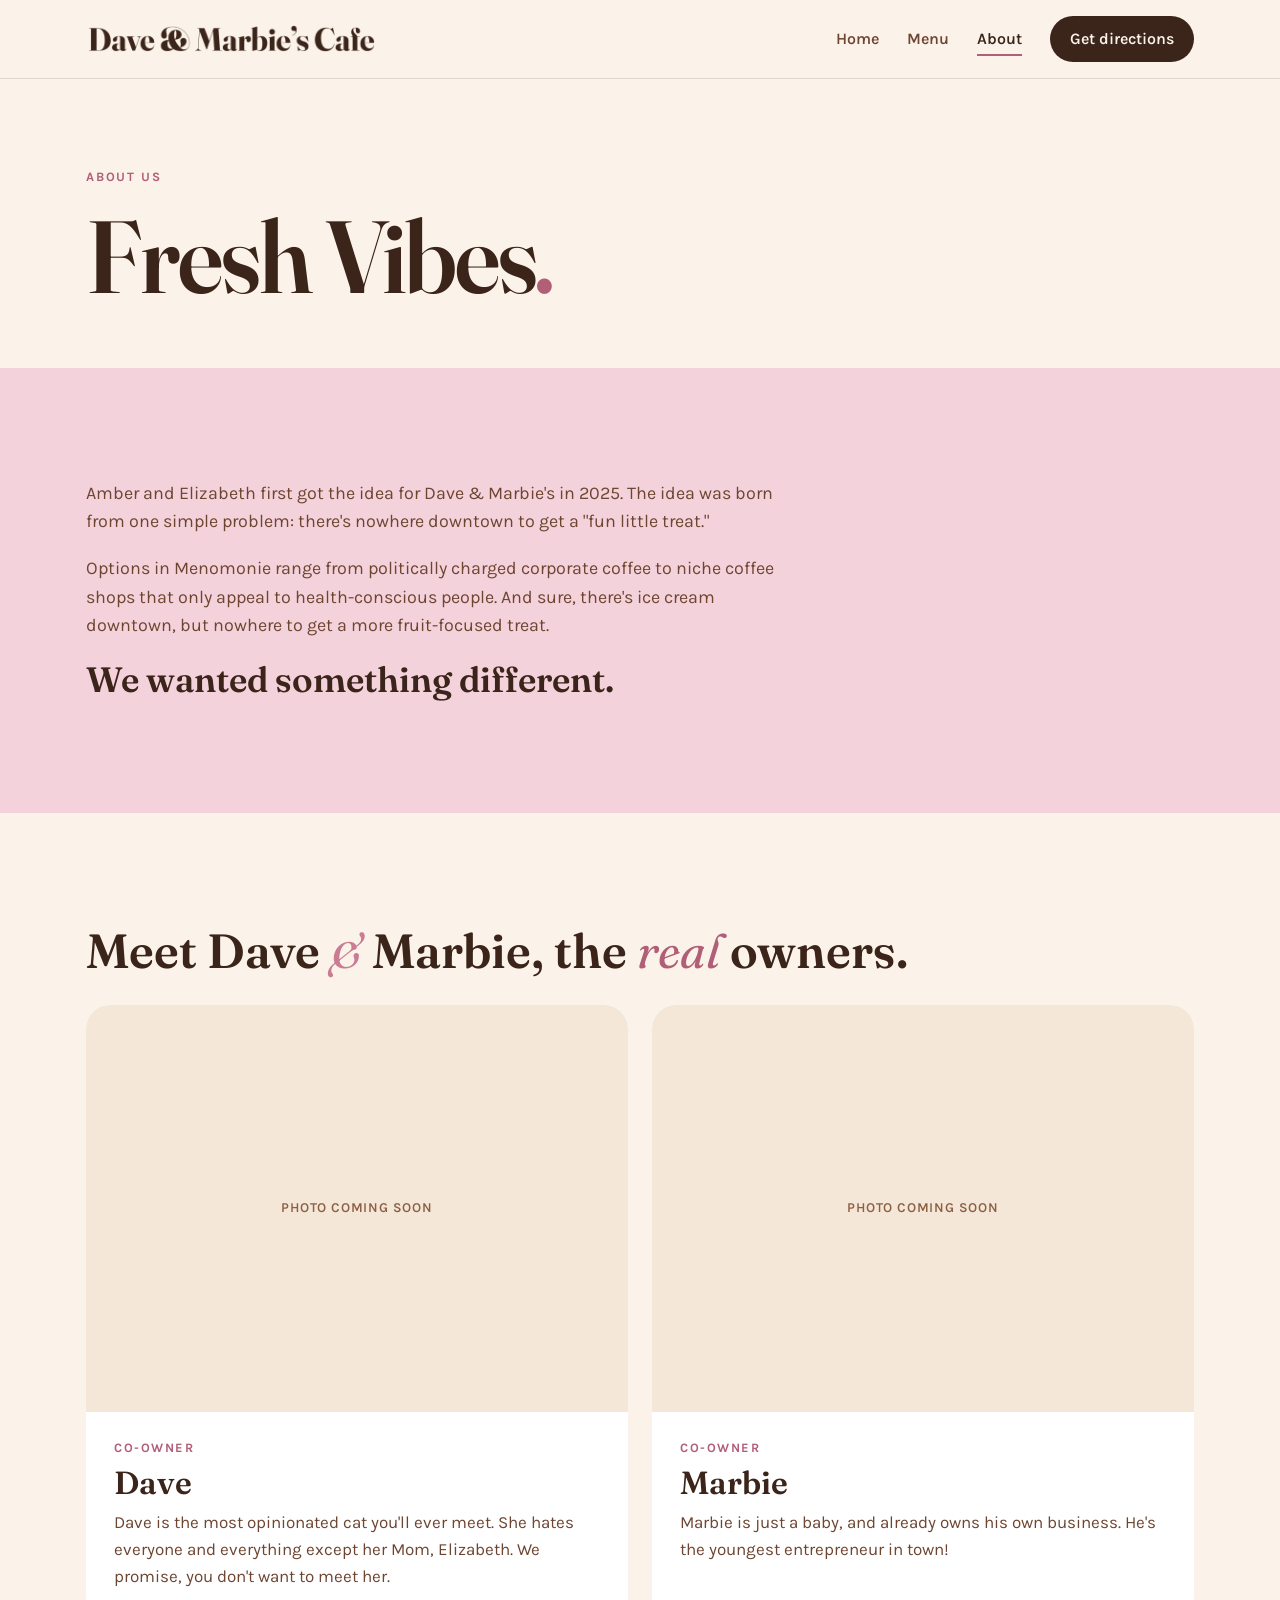
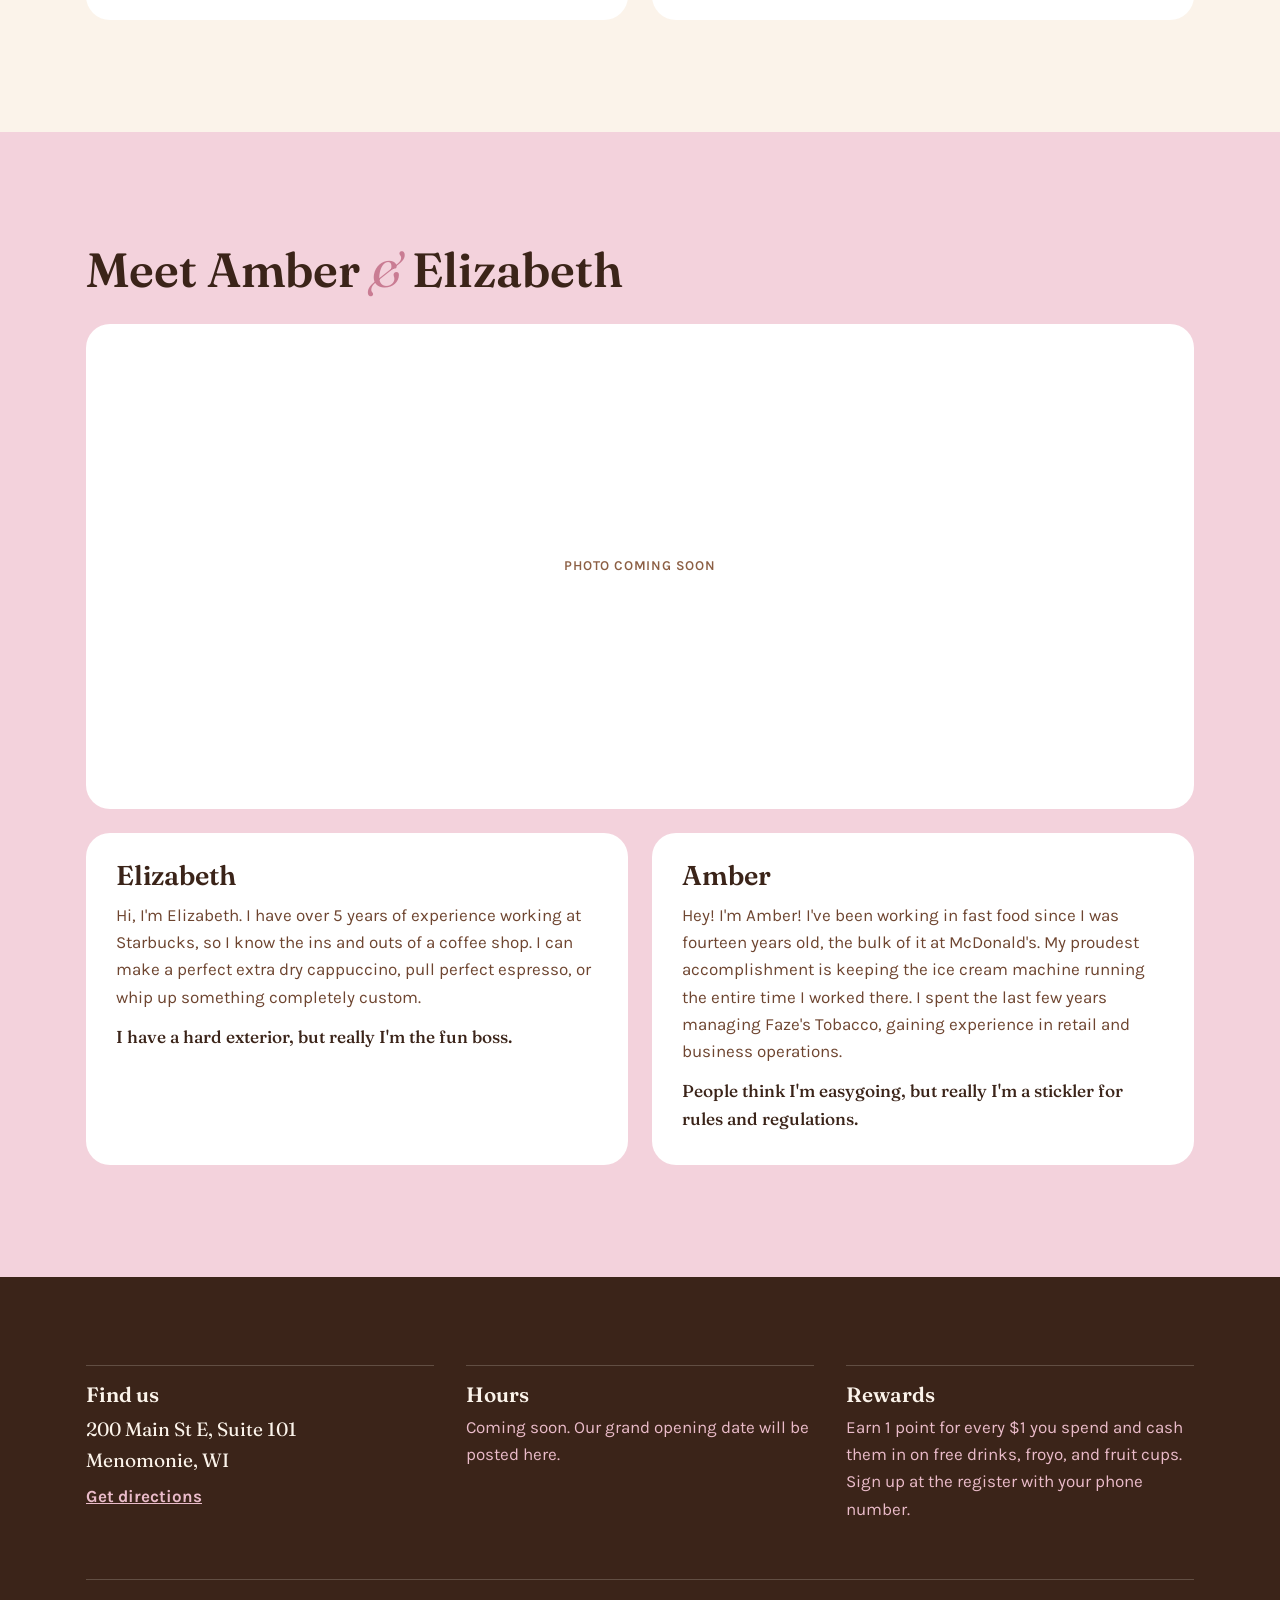
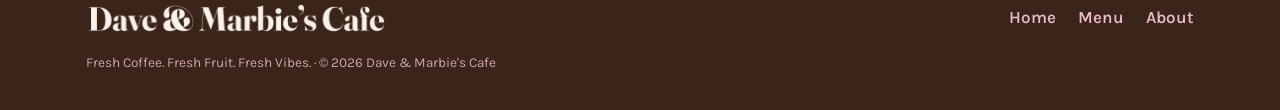
==== about.html @ 61fac691 "Add files via upload" ====
<!DOCTYPE html>
<html lang="en">
<head>
<meta charset="UTF-8">
<meta name="viewport" content="width=device-width, initial-scale=1.0, viewport-fit=cover">
<title>About | Dave &amp; Marbie's Cafe</title>
<meta name="description" content="Meet Dave and Marbie, the real owners of Dave &amp; Marbie's Cafe, and Amber and Elizabeth, the team behind the counter.">
<link rel="preconnect" href="https://fonts.googleapis.com">
<link rel="preconnect" href="https://fonts.gstatic.com" crossorigin>
<link href="https://fonts.googleapis.com/css2?family=Fraunces:opsz,wght@9..144,400;9..144,500;9..144,600;9..144,700&family=Karla:wght@400;500;600;700&display=swap" rel="stylesheet">
<link rel="stylesheet" href="styles.css">
</head>
<body>
<nav class="nav" aria-label="Main">
  <div class="wrap">
    <a class="logo-link" href="index.html" aria-label="Dave &amp; Marbie's Cafe home"><span class="logo logo-nav" role="img" aria-label="Dave &amp; Marbie's Cafe"></span></a>
    <ul class="nav-links"><li><a href="index.html">Home</a></li><li><a href="menu.html">Menu</a></li><li><a href="about.html" aria-current="page">About</a></li><li><a class="nav-cta" href="https://www.google.com/maps/search/?api=1&amp;query=200+Main+St+E+Suite+101+Menomonie+WI" target="_blank" rel="noopener">Get directions</a></li></ul>
    <button class="menu-btn" id="menuBtn" type="button" aria-label="Open menu" aria-controls="drawer" aria-expanded="false"><span></span></button>
  </div>
</nav>
<div class="scrim" id="scrim" hidden></div>
<aside class="drawer" id="drawer" aria-label="Site menu" hidden>
  <div class="drawer-top"><span class="eyebrow">Menu</span><button class="close-btn" id="closeBtn" type="button" aria-label="Close menu">&times;</button></div>
  <ul class="drawer-links"><li><a href="index.html">Home</a></li><li><a href="menu.html">Menu</a></li><li><a href="about.html" aria-current="page">About</a></li></ul>
  <div class="drawer-info"><b>200 Main St E, Suite 101</b><span>Menomonie, WI · Opening soon</span></div>
  <a class="nav-cta" href="https://www.google.com/maps/search/?api=1&amp;query=200+Main+St+E+Suite+101+Menomonie+WI" target="_blank" rel="noopener">Get directions</a>
</aside>
<main>
<header class="page-hero">
  <div class="wrap">
    <span class="eyebrow">About us</span>
    <h1>Fresh Vibes<span class="dot">.</span></h1>
  </div>
</header>

<section class="band blush">
  <div class="wrap">
    <div class="story">
      <p>Amber and Elizabeth first got the idea for Dave &amp; Marbie's in 2025. The idea was born from one simple problem: there's nowhere downtown to get a "fun little treat."</p>
      <p>Options in Menomonie range from politically charged corporate coffee to niche coffee shops that only appeal to health-conscious people. And sure, there's ice cream downtown, but nowhere to get a more fruit-focused treat.</p>
      <p class="kicker">We wanted something different.</p>
    </div>
  </div>
</section>

<section class="band">
  <div class="wrap">
    <h2 class="block-title">Meet Dave <span class="amp">&amp;</span> Marbie, the <i>real</i> owners.</h2>
    <div class="duo">
      <article class="person">
        <div class="photo"><span>Photo coming soon</span></div>
        <div class="person-body">
          <span class="role">Co-Owner</span>
          <h3>Dave</h3>
          <p>Dave is the most opinionated cat you'll ever meet. She hates everyone and everything except her Mom, Elizabeth. We promise, you don't want to meet her.</p>
        </div>
      </article>
      <article class="person">
        <div class="photo"><span>Photo coming soon</span></div>
        <div class="person-body">
          <span class="role">Co-Owner</span>
          <h3>Marbie</h3>
          <p>Marbie is just a baby, and already owns his own business. He's the youngest entrepreneur in town!</p>
        </div>
      </article>
    </div>
  </div>
</section>

<section class="band blush">
  <div class="wrap">
    <h2 class="block-title">Meet Amber <span class="amp">&amp;</span> Elizabeth</h2>
    <div class="team-photo"><span>Photo coming soon</span></div>
    <div class="duo">
      <article class="bio">
        <h3>Elizabeth</h3>
        <p>Hi, I'm Elizabeth. I have over 5 years of experience working at Starbucks, so I know the ins and outs of a coffee shop. I can make a perfect extra dry cappuccino, pull perfect espresso, or whip up something completely custom.</p>
        <p class="twist">I have a hard exterior, but really I'm the fun boss.</p>
      </article>
      <article class="bio">
        <h3>Amber</h3>
        <p>Hey! I'm Amber! I've been working in fast food since I was fourteen years old, the bulk of it at McDonald's. My proudest accomplishment is keeping the ice cream machine running the entire time I worked there. I spent the last few years managing Faze's Tobacco, gaining experience in retail and business operations.</p>
        <p class="twist">People think I'm easygoing, but really I'm a stickler for rules and regulations.</p>
      </article>
    </div>
  </div>
</section>
</main>
<footer class="site-foot">
  <div class="wrap">
    <div class="foot-grid">
      <div><h3>Find us</h3><p class="big">200 Main St E, Suite 101<br>Menomonie, WI</p><a href="https://www.google.com/maps/search/?api=1&amp;query=200+Main+St+E+Suite+101+Menomonie+WI" target="_blank" rel="noopener">Get directions</a></div>
      <div><h3>Hours</h3><p>Coming soon. Our grand opening date will be posted here.</p></div>
      <div><h3>Rewards</h3><p>Earn 1 point for every $1 you spend and cash them in on free drinks, froyo, and fruit cups. Sign up at the register with your phone number.</p></div>
    </div>
    <div class="foot-bottom">
      <span class="logo logo-foot" role="img" aria-label="Dave &amp; Marbie's Cafe"></span>
      <ul class="foot-links"><li><a href="index.html">Home</a></li><li><a href="menu.html">Menu</a></li><li><a href="about.html">About</a></li></ul>
      <small>Fresh Coffee. Fresh Fruit. Fresh Vibes. · © 2026 Dave &amp; Marbie's Cafe</small>
    </div>
  </div>
</footer>
<script src="site.js"></script>
</body>
</html>
---- styles.css ----
/* Dave & Marbie's Cafe: shared styles for every page.
   Layout: cream/blush bands, type-led, the logo is the hero on every page.
   Pages: Home (general info, fruit, coffee), About (story, cats, team), Menu (embedded FruitPop menu). */
:root{
  --bg:#FBF3EA;
  --bg-deep:#F4E7D8;
  --band:#F3D2DC;
  --band-deep:#EABBC9;
  --ink:#3B2419;
  --ink-soft:#6E4530;
  --muted:#8C5F44;
  --accent:#B15E77;
  --accent-soft:#C97C93;
  --dark:#3B2419;
  --dark-ink:#FBF3EA;
  --dark-sub:#EABBC9;
  --card:#FFFFFF;
  --line:rgba(59,36,25,.14);
  --scrim:rgba(59,36,25,.45);
  --display:'Fraunces', Georgia, 'Times New Roman', serif;
  --body:'Karla', system-ui, -apple-system, 'Segoe UI', sans-serif;
  --gutter-l:max(16px, env(safe-area-inset-left, 0px));
  --gutter-r:max(16px, env(safe-area-inset-right, 0px));
}
@media (prefers-color-scheme: dark){
  :root:not([data-theme="light"]){
    --bg:#24160F; --bg-deep:#2B1A12; --band:#3B2419; --band-deep:#4A2E21;
    --ink:#FBF3EA; --ink-soft:#F3D2DC; --muted:#D9B7A4;
    --accent:#EABBC9; --accent-soft:#C97C93;
    --dark:#170E0A; --dark-ink:#FBF3EA; --dark-sub:#EABBC9;
    --card:#2E1C14; --line:rgba(251,243,234,.14); --scrim:rgba(0,0,0,.6);
    color-scheme:dark;
  }
}
:root[data-theme="dark"]{
  --bg:#24160F; --bg-deep:#2B1A12; --band:#3B2419; --band-deep:#4A2E21;
  --ink:#FBF3EA; --ink-soft:#F3D2DC; --muted:#D9B7A4;
  --accent:#EABBC9; --accent-soft:#C97C93;
  --dark:#170E0A; --dark-ink:#FBF3EA; --dark-sub:#EABBC9;
  --card:#2E1C14; --line:rgba(251,243,234,.14); --scrim:rgba(0,0,0,.6);
  color-scheme:dark;
}

*{box-sizing:border-box}
html{scroll-behavior:smooth}
@media (prefers-reduced-motion: reduce){html{scroll-behavior:auto}*{transition:none!important}}
body{margin:0;background:var(--bg);color:var(--ink);font-family:var(--body);font-size:17px;line-height:1.6;-webkit-font-smoothing:antialiased}
body::before{content:"";position:fixed;inset:0 0 auto;height:env(safe-area-inset-top,0px);z-index:30;background:var(--bg)}
body.drawer-open{overflow:hidden}
h1,h2,h3,h4{font-family:var(--display);font-weight:600;line-height:1.08;text-wrap:balance;margin:0}
p{margin:0}
a{color:inherit}
img{max-width:100%}
:focus-visible{outline:3px solid var(--accent-soft);outline-offset:3px;border-radius:6px}
.amp{font-style:italic;font-weight:400;color:var(--accent-soft)}
[hidden]{display:none!important}
.sr-only{position:absolute;width:1px;height:1px;overflow:hidden;clip:rect(0 0 0 0);white-space:nowrap}

.wrap{max-width:1140px;margin:0 auto;padding-left:var(--gutter-l);padding-right:var(--gutter-r)}
.band{padding-block:clamp(64px,9vw,112px)}
.band.blush{background:var(--band)}
.band.deep{background:var(--bg-deep)}
.lede{font-size:1.12rem;color:var(--ink-soft);max-width:60ch}
.eyebrow{font-size:.8rem;font-weight:700;letter-spacing:.14em;text-transform:uppercase;color:var(--accent)}
.text-link{color:var(--accent);font-weight:700;text-underline-offset:3px}

/* ---------- LOGO (uses the logo file as a stencil so it can be brown or cream) ---------- */
.logo{display:block;aspect-ratio:1200/113;max-width:100%;background:var(--ink);
  -webkit-mask:url("[data-uri]") center/contain no-repeat;mask:url("[data-uri]") center/contain no-repeat}
.logo-nav{width:clamp(220px,26vw,290px)}
.logo-hero{width:min(100%,920px)}
.logo-foot{width:clamp(220px,28vw,300px);background:var(--dark-ink)}

/* ---------- TOP BAR ---------- */
.nav{position:sticky;top:env(safe-area-inset-top,0px);z-index:20;background:var(--bg);border-bottom:1px solid var(--line)}
.nav .wrap{display:flex;align-items:center;justify-content:space-between;gap:20px;padding-block:16px}
.logo-link{display:block;line-height:0;min-width:0;flex:0 1 auto}
.nav-links{display:flex;align-items:center;gap:28px;list-style:none;margin:0;padding:0}
.nav-links a{text-decoration:none;font-size:1rem;font-weight:600;color:var(--ink-soft);padding-block:6px;border-bottom:2px solid transparent}
.nav-links a:hover{color:var(--accent)}
.nav-links a[aria-current="page"]{color:var(--ink);border-bottom-color:var(--accent)}
.nav-cta{display:inline-flex;align-items:center;border-radius:999px;padding:10px 20px;font-weight:700;font-size:.95rem;text-decoration:none;background:var(--ink);color:var(--bg)}
.nav-cta:hover{background:var(--accent);color:#2A1912}
.nav-links .nav-cta{color:var(--bg);border-bottom:none;padding:10px 20px}
.nav-links .nav-cta:hover{color:#2A1912}
.menu-btn{display:none;flex:0 0 auto;width:48px;height:48px;border-radius:14px;border:1.5px solid var(--line);background:var(--card);color:var(--ink);cursor:pointer;place-items:center;padding:0}
.menu-btn span{display:block;width:20px;height:2px;background:currentColor;border-radius:2px;box-shadow:0 -6px 0 currentColor,0 6px 0 currentColor}
@media (max-width:820px){
  .nav-links,.nav-right .nav-cta{display:none}
  .menu-btn{display:grid}
  .nav .wrap{padding-block:14px;gap:14px}
  .logo-nav{width:min(72vw,300px)}
}

/* ---------- SIDE MENU (mobile) ---------- */
.scrim{position:fixed;inset:0;background:var(--scrim);z-index:40;opacity:0;transition:opacity .25s ease}
.scrim.show{opacity:1}
.drawer{position:fixed;top:0;right:0;bottom:0;z-index:50;width:min(86vw,360px);background:var(--bg);
  padding:calc(env(safe-area-inset-top,0px) + 20px) max(24px, env(safe-area-inset-right,0px)) calc(env(safe-area-inset-bottom,0px) + 28px) 28px;
  display:flex;flex-direction:column;gap:28px;transform:translateX(100%);transition:transform .28s ease;box-shadow:-20px 0 60px -30px rgba(0,0,0,.5);overflow-y:auto}
.drawer.open{transform:none}
.drawer-top{display:flex;justify-content:space-between;align-items:center;gap:12px}
.drawer-top .eyebrow{color:var(--muted)}
.close-btn{width:44px;height:44px;border-radius:12px;border:1.5px solid var(--line);background:var(--card);color:var(--ink);font-size:1.6rem;line-height:1;cursor:pointer;display:grid;place-items:center;padding:0}
.drawer-links{list-style:none;margin:0;padding:0;display:grid}
.drawer-links a{display:block;text-decoration:none;font-family:var(--display);font-weight:600;font-size:2.2rem;line-height:1.1;padding-block:14px;border-bottom:1px solid var(--line);color:var(--ink)}
.drawer-links a[aria-current="page"]{color:var(--accent)}
.drawer-info{margin-top:auto;display:grid;gap:8px;font-size:.95rem;color:var(--ink-soft)}
.drawer-info b{color:var(--ink);font-family:var(--display);font-size:1.1rem}
.drawer .nav-cta{justify-content:center;padding:14px 20px;font-size:1rem}

/* ---------- PAGE HEROES ---------- */
.hero .wrap{padding-block:clamp(44px,7vw,88px) clamp(52px,8vw,96px);display:grid;gap:clamp(24px,4vw,40px)}
.where{font-size:.95rem;font-weight:600;color:var(--muted)}
.tagline{font-family:var(--display);font-weight:500;font-size:clamp(1.4rem,3vw,2rem);color:var(--ink-soft)}
.page-hero .wrap{padding-block:clamp(48px,7vw,88px) clamp(36px,5vw,56px);display:grid;gap:14px}
.page-hero h1{font-size:clamp(3rem,9vw,6.4rem);letter-spacing:-.02em}
.page-hero h1 .dot{color:var(--accent)}
.page-hero .lede{font-size:1.2rem}

/* ---------- HOME: info strip ---------- */
.info-strip{display:grid;grid-template-columns:repeat(3,1fr);gap:16px}
@media (max-width:820px){.info-strip{grid-template-columns:1fr}}
.info-card{background:var(--card);border-radius:20px;padding:22px 24px;display:grid;gap:6px;align-content:start;min-width:0;border:1px solid var(--line)}
.info-card .eyebrow{color:var(--muted)}
.info-card .big{font-family:var(--display);font-weight:600;font-size:1.3rem;line-height:1.25;color:var(--ink)}
.info-card p{color:var(--ink-soft)}
.info-card a{color:var(--accent);font-weight:700}

/* ---------- Section titles ---------- */
.fresh{display:grid;gap:16px;margin-bottom:clamp(36px,5vw,56px)}
.fresh h2{font-size:clamp(3rem,8vw,6rem);letter-spacing:-.02em}
.fresh h2 .dot{color:var(--accent)}
.fresh .sub{font-family:var(--display);font-weight:500;font-size:clamp(1.4rem,2.6vw,1.9rem);color:var(--ink-soft);max-width:30ch;line-height:1.2}

/* ---------- Fruit ---------- */
.fruit-grid{display:grid;grid-template-columns:1.05fr .95fr;gap:clamp(32px,5vw,64px);align-items:start}
@media (max-width:860px){.fruit-grid{grid-template-columns:1fr}}
.fruit-copy{display:grid;gap:22px;min-width:0}
.steps{list-style:none;padding:0;margin:4px 0 0;display:grid;gap:16px}
.steps li{display:grid;grid-template-columns:34px 1fr;gap:14px;align-items:start}
.steps b{font-family:var(--display);font-weight:600;font-size:1.15rem;display:block;color:var(--ink)}
.steps span{color:var(--ink-soft);font-size:.98rem}
.step-n{width:34px;height:34px;border-radius:50%;background:var(--ink);color:var(--bg);display:grid;place-items:center;font-family:var(--display);font-weight:600;font-size:1rem}
.price-card{background:var(--card);border-radius:24px;padding:clamp(24px,3.4vw,36px);display:grid;gap:22px;min-width:0}
.price-card h3{font-size:1.6rem}
.price-row{display:flex;justify-content:space-between;align-items:baseline;gap:16px;padding-block:14px;border-top:1px solid var(--line)}
.price-row:first-of-type{border-top:none;padding-top:0}
.price-row b{font-family:var(--display);font-weight:600;font-size:1.3rem;display:block}
.price-row small{color:var(--muted);font-size:.9rem}
.amt{font-family:var(--display);font-weight:600;font-size:1.6rem;color:var(--accent);font-variant-numeric:tabular-nums;white-space:nowrap}
.amt.sm{font-size:1rem;font-family:var(--body);font-weight:700;white-space:normal;text-align:right}
.chips-h{margin:0 0 10px;font-family:var(--body);font-size:.78rem;font-weight:700;letter-spacing:.14em;text-transform:uppercase;color:var(--muted)}
.chips{display:flex;flex-wrap:wrap;gap:8px}
.chips span{border:1.5px solid var(--band-deep);border-radius:999px;padding:6px 13px;font-size:.9rem}
.fine{font-size:.86rem;color:var(--muted)}
.more{display:grid;grid-template-columns:repeat(3,1fr);gap:16px;margin-top:clamp(40px,5vw,56px)}
@media (max-width:760px){.more{grid-template-columns:1fr}}
.more div{border-top:2px solid var(--ink);padding-top:16px;display:grid;gap:4px;align-content:start;min-width:0}
.more h4{font-size:1.35rem}
.more p{color:var(--ink-soft);font-size:.95rem}
.more .p{font-weight:700;color:var(--accent);font-size:.9rem;font-variant-numeric:tabular-nums}

/* ---------- Coffee ---------- */
.coffee-grid{display:grid;grid-template-columns:repeat(4,1fr);gap:16px}
@media (max-width:900px){.coffee-grid{grid-template-columns:1fr 1fr}}
@media (max-width:480px){.coffee-grid{grid-template-columns:1fr}}
.drink{background:var(--band);border-radius:20px;padding:24px;display:grid;gap:8px;align-content:start;min-width:0}
.drink h4{font-size:1.4rem}
.drink p{color:var(--ink-soft);font-size:.95rem}
.drink .p{font-weight:700;color:var(--accent);font-size:.9rem}
.section-foot{margin-top:28px}

/* ---------- Home: about teaser ---------- */
.teaser{display:grid;grid-template-columns:1.2fr auto;gap:24px;align-items:end}
@media (max-width:760px){.teaser{grid-template-columns:1fr}}
.teaser h2{font-size:clamp(2.2rem,5vw,3.6rem)}
.teaser h2 i{font-weight:400;color:var(--accent)}
.btn{display:inline-flex;align-items:center;justify-content:center;border-radius:999px;padding:14px 26px;font-weight:700;font-size:1rem;text-decoration:none;background:var(--ink);color:var(--bg);white-space:nowrap}
.btn:hover{background:var(--accent);color:#2A1912}

/* ---------- About ---------- */
.story{display:grid;gap:18px;font-size:1.12rem;color:var(--ink-soft);max-width:64ch}
.story .kicker{font-family:var(--display);font-weight:600;font-size:clamp(1.6rem,3vw,2.2rem);color:var(--ink);line-height:1.2}
.block-title{font-size:clamp(2rem,4.4vw,3rem);margin-bottom:28px}
.block-title i{font-weight:400;color:var(--accent)}
.duo{display:grid;grid-template-columns:repeat(2,1fr);gap:24px}
@media (max-width:760px){.duo{grid-template-columns:1fr}}
.person{background:var(--card);border-radius:24px;overflow:hidden;display:grid;grid-template-rows:auto 1fr;min-width:0}
.photo{aspect-ratio:4/3;max-width:100%;background:var(--bg-deep);display:grid;place-items:center}
.photo span,.team-photo span{color:var(--muted);font-size:.85rem;font-weight:600;letter-spacing:.06em;text-transform:uppercase}
.person-body{padding:26px 28px 30px;display:grid;gap:8px;align-content:start}
.person-body h3{font-size:2rem}
.role{font-size:.8rem;font-weight:700;letter-spacing:.12em;text-transform:uppercase;color:var(--accent)}
.person-body p{color:var(--ink-soft)}
.team-photo{aspect-ratio:16/7;max-width:100%;border-radius:24px;background:var(--card);display:grid;place-items:center;margin-bottom:24px}
@media (max-width:560px){.team-photo{aspect-ratio:4/3}}
.bio{background:var(--card);border-radius:24px;padding:28px 30px 32px;display:grid;gap:12px;align-content:start;min-width:0}
.bio h3{font-size:1.7rem}
.bio p{color:var(--ink-soft)}
.bio .twist{font-family:var(--display);font-weight:500;color:var(--ink);font-size:1.08rem}

/* ---------- Menu page ---------- */
.menu-frame{background:#FBF3EA;color:#3B2419;border-radius:24px;overflow:hidden;border:1px solid var(--line)}
.menu-note{margin-top:16px;font-size:.9rem;color:var(--muted)}

/* ---------- FOOTER ---------- */
.site-foot{background:var(--dark);color:var(--dark-ink)}
.site-foot .wrap{padding-block:clamp(56px,7vw,88px) 36px;display:grid;gap:clamp(36px,5vw,56px)}
.foot-grid{display:grid;grid-template-columns:repeat(3,1fr);gap:32px}
@media (max-width:820px){.foot-grid{grid-template-columns:1fr}}
.foot-grid div{display:grid;gap:8px;align-content:start;border-top:1px solid rgba(251,243,234,.2);padding-top:18px;min-width:0}
.foot-grid h3{font-size:1.3rem;color:var(--dark-ink)}
.foot-grid p{color:var(--dark-sub)}
.foot-grid .big{font-family:var(--display);font-size:1.2rem;color:var(--dark-ink)}
.foot-grid a{color:#EABBC9;font-weight:700}
.foot-bottom{display:flex;justify-content:space-between;align-items:center;gap:20px;flex-wrap:wrap;border-top:1px solid rgba(251,243,234,.2);padding-top:24px}
.foot-links{display:flex;gap:22px;list-style:none;margin:0;padding:0;flex-wrap:wrap}
.foot-links a{color:var(--dark-sub);text-decoration:none;font-weight:600}
.foot-links a:hover{color:var(--dark-ink)}
.foot-bottom small{width:100%;font-size:.85rem;color:var(--dark-sub);opacity:.85}
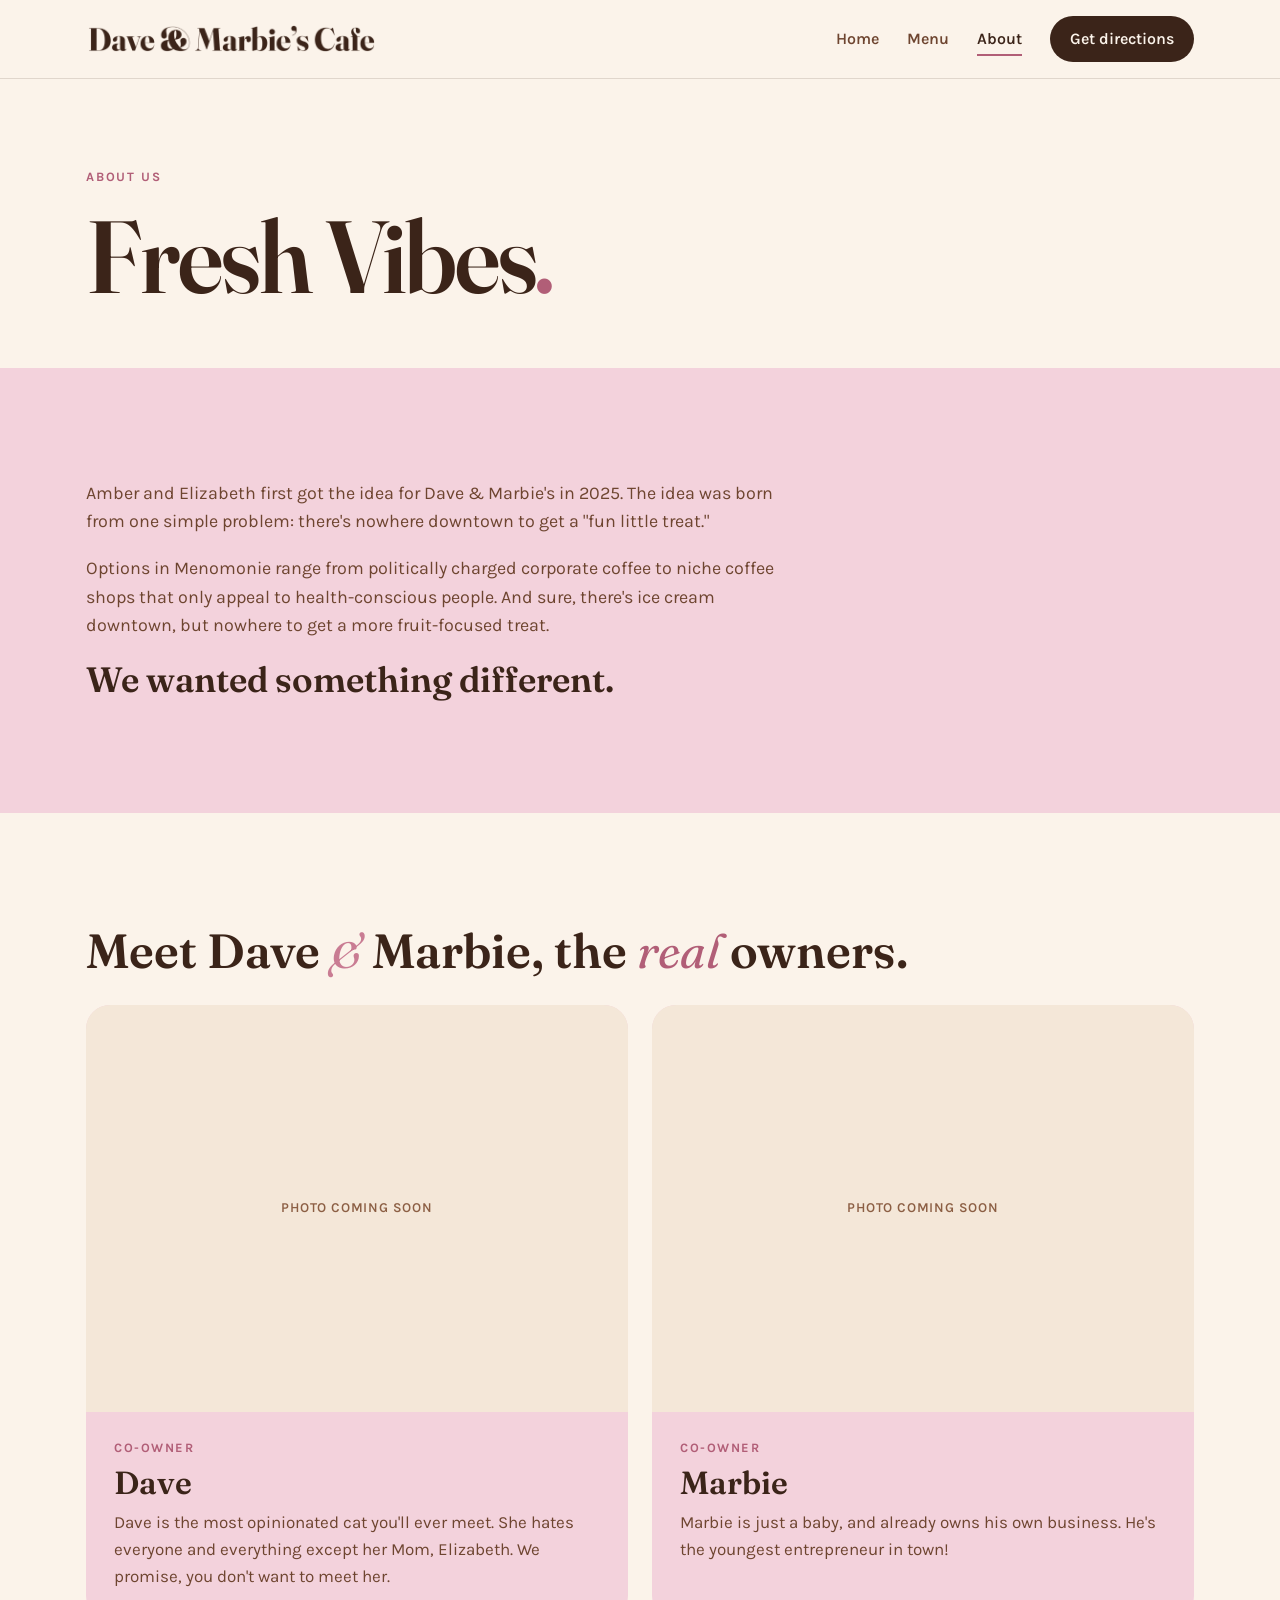
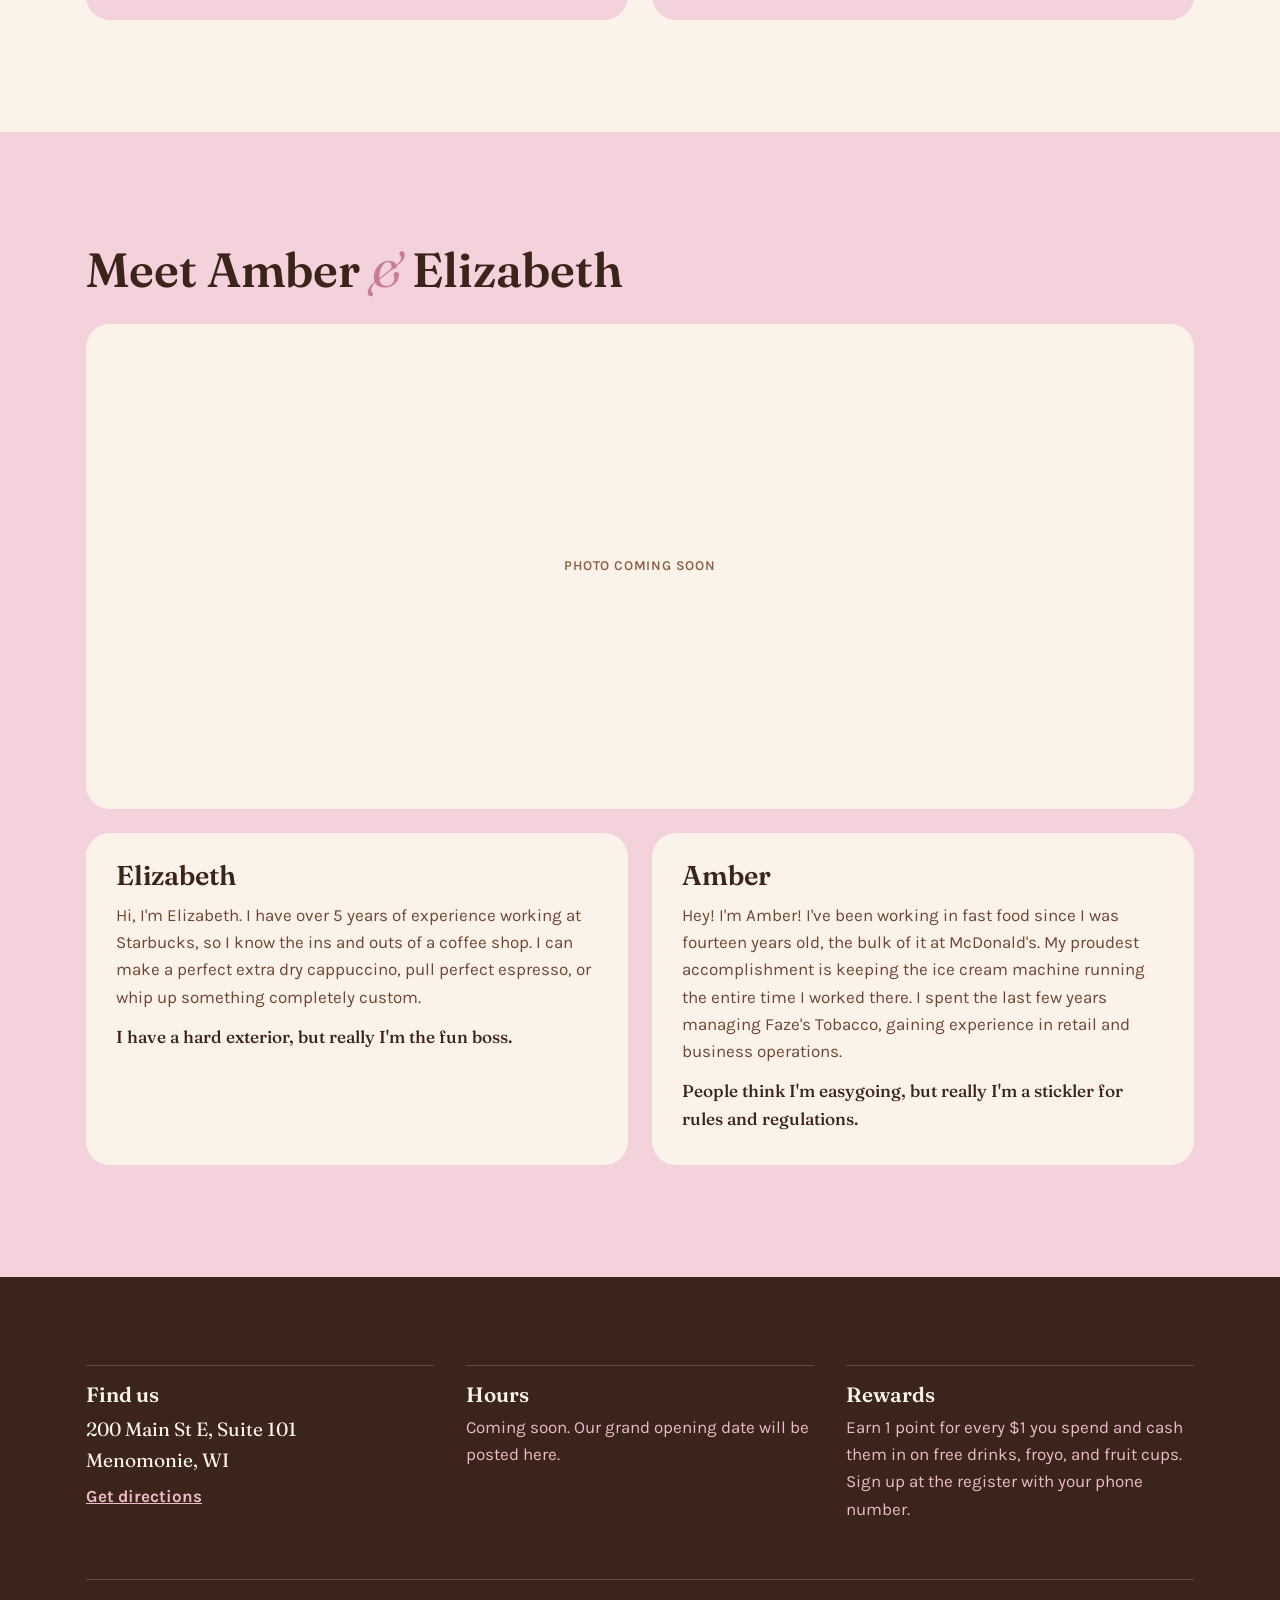
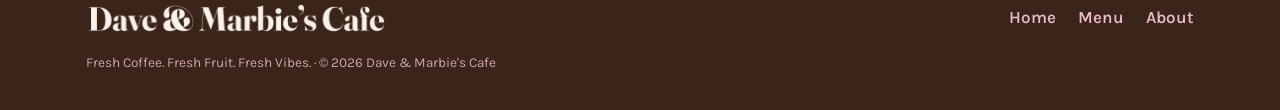
==== commit 5d93ba02: "Add files via upload" ====
--- a/about.html
+++ b/about.html
@@ -2,6 +2,7 @@
 <html lang="en">
 <head>
 <meta charset="UTF-8">
+<meta name="color-scheme" content="light only">
 <meta name="viewport" content="width=device-width, initial-scale=1.0, viewport-fit=cover">
 <title>About | Dave &amp; Marbie's Cafe</title>
 <meta name="description" content="Meet Dave and Marbie, the real owners of Dave &amp; Marbie's Cafe, and Amber and Elizabeth, the team behind the counter.">
--- a/styles.css
+++ b/styles.css
@@ -14,32 +14,17 @@
   --dark:#3B2419;
   --dark-ink:#FBF3EA;
   --dark-sub:#EABBC9;
-  --card:#FFFFFF;
+  --card:#F3D2DC;
   --line:rgba(59,36,25,.14);
   --scrim:rgba(59,36,25,.45);
   --display:'Fraunces', Georgia, 'Times New Roman', serif;
   --body:'Karla', system-ui, -apple-system, 'Segoe UI', sans-serif;
   --gutter-l:max(16px, env(safe-area-inset-left, 0px));
   --gutter-r:max(16px, env(safe-area-inset-right, 0px));
+  color-scheme:light;
 }
-@media (prefers-color-scheme: dark){
-  :root:not([data-theme="light"]){
-    --bg:#24160F; --bg-deep:#2B1A12; --band:#3B2419; --band-deep:#4A2E21;
-    --ink:#FBF3EA; --ink-soft:#F3D2DC; --muted:#D9B7A4;
-    --accent:#EABBC9; --accent-soft:#C97C93;
-    --dark:#170E0A; --dark-ink:#FBF3EA; --dark-sub:#EABBC9;
-    --card:#2E1C14; --line:rgba(251,243,234,.14); --scrim:rgba(0,0,0,.6);
-    color-scheme:dark;
-  }
-}
-:root[data-theme="dark"]{
-  --bg:#24160F; --bg-deep:#2B1A12; --band:#3B2419; --band-deep:#4A2E21;
-  --ink:#FBF3EA; --ink-soft:#F3D2DC; --muted:#D9B7A4;
-  --accent:#EABBC9; --accent-soft:#C97C93;
-  --dark:#170E0A; --dark-ink:#FBF3EA; --dark-sub:#EABBC9;
-  --card:#2E1C14; --line:rgba(251,243,234,.14); --scrim:rgba(0,0,0,.6);
-  color-scheme:dark;
-}
+/* Always the light cream & blush look, even when a phone is in dark mode. */
+.band.blush{--card:#FBF3EA}
 
 *{box-sizing:border-box}
 html{scroll-behavior:smooth}
@@ -121,7 +106,7 @@
 /* ---------- HOME: info strip ---------- */
 .info-strip{display:grid;grid-template-columns:repeat(3,1fr);gap:16px}
 @media (max-width:820px){.info-strip{grid-template-columns:1fr}}
-.info-card{background:var(--card);border-radius:20px;padding:22px 24px;display:grid;gap:6px;align-content:start;min-width:0;border:1px solid var(--line)}
+.info-card{background:var(--card);border-radius:20px;padding:22px 24px;display:grid;gap:6px;align-content:start;min-width:0}
 .info-card .eyebrow{color:var(--muted)}
 .info-card .big{font-family:var(--display);font-weight:600;font-size:1.3rem;line-height:1.25;color:var(--ink)}
 .info-card p{color:var(--ink-soft)}
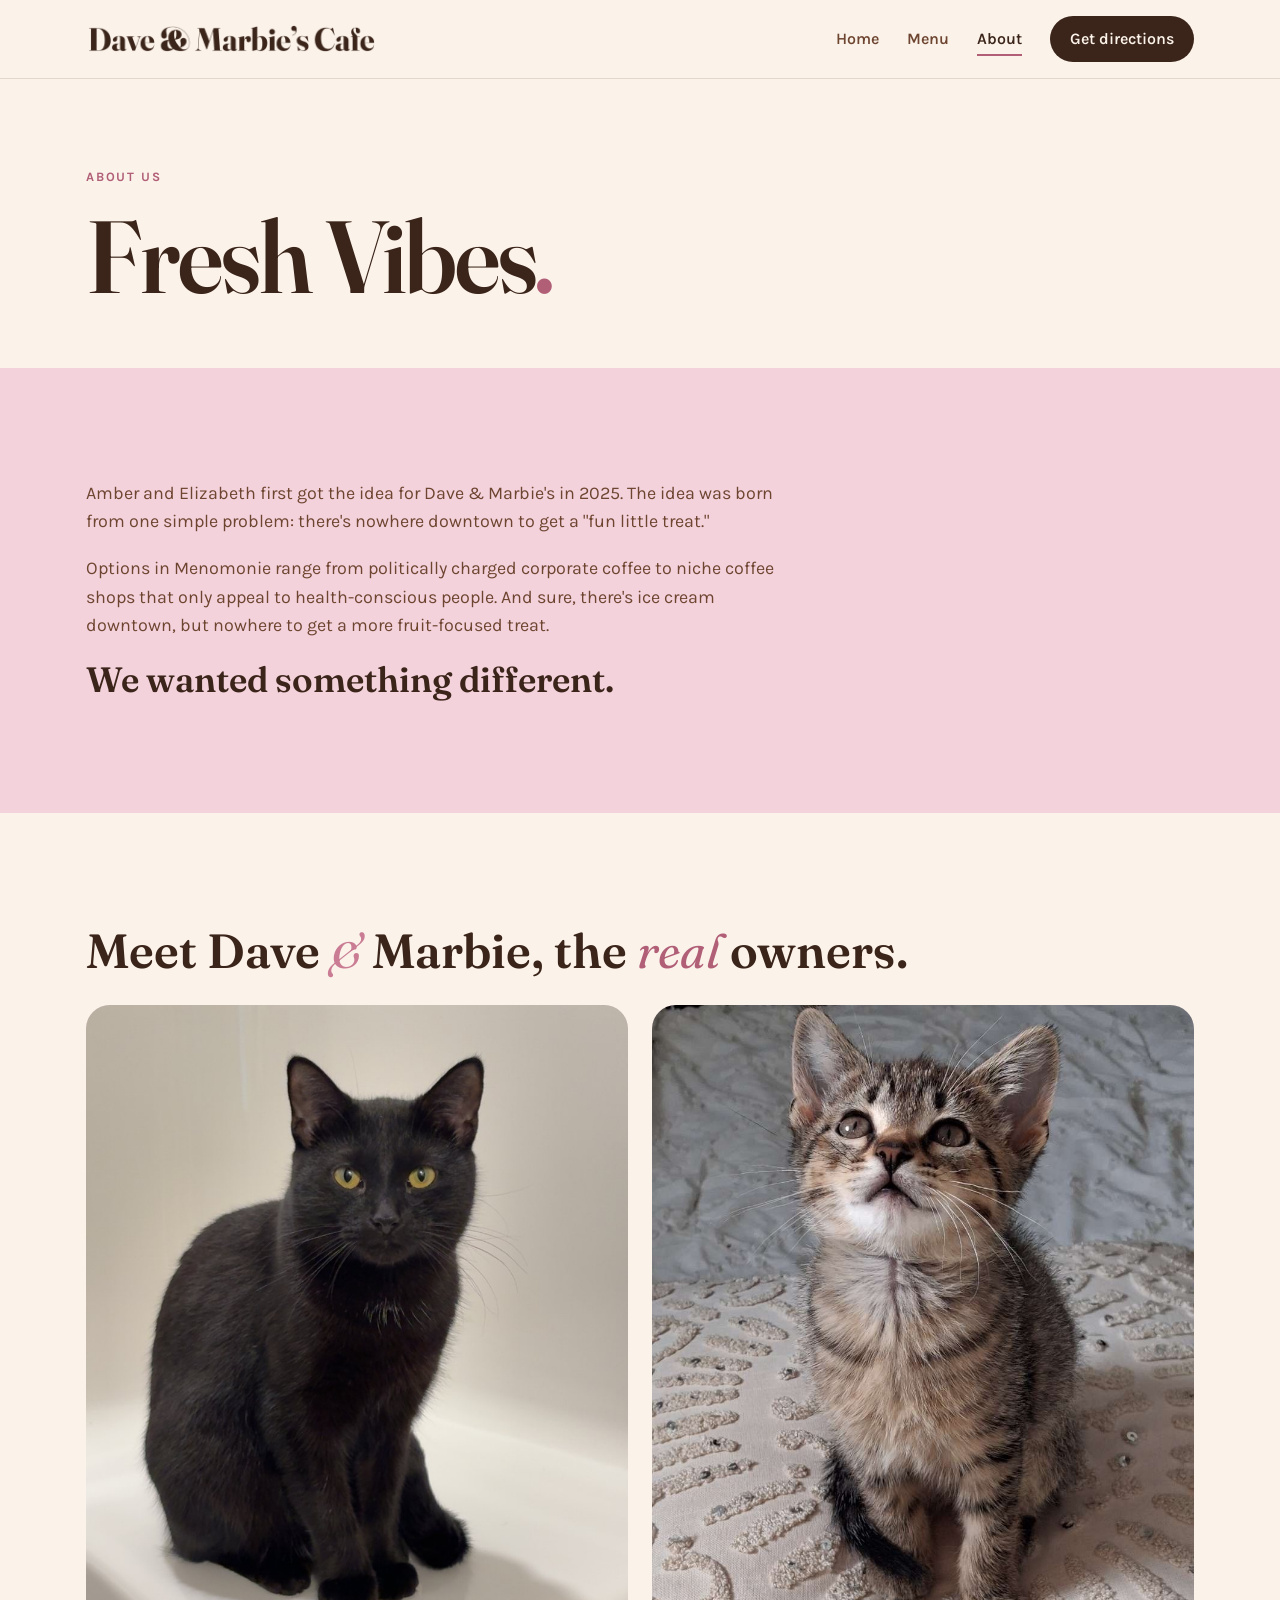
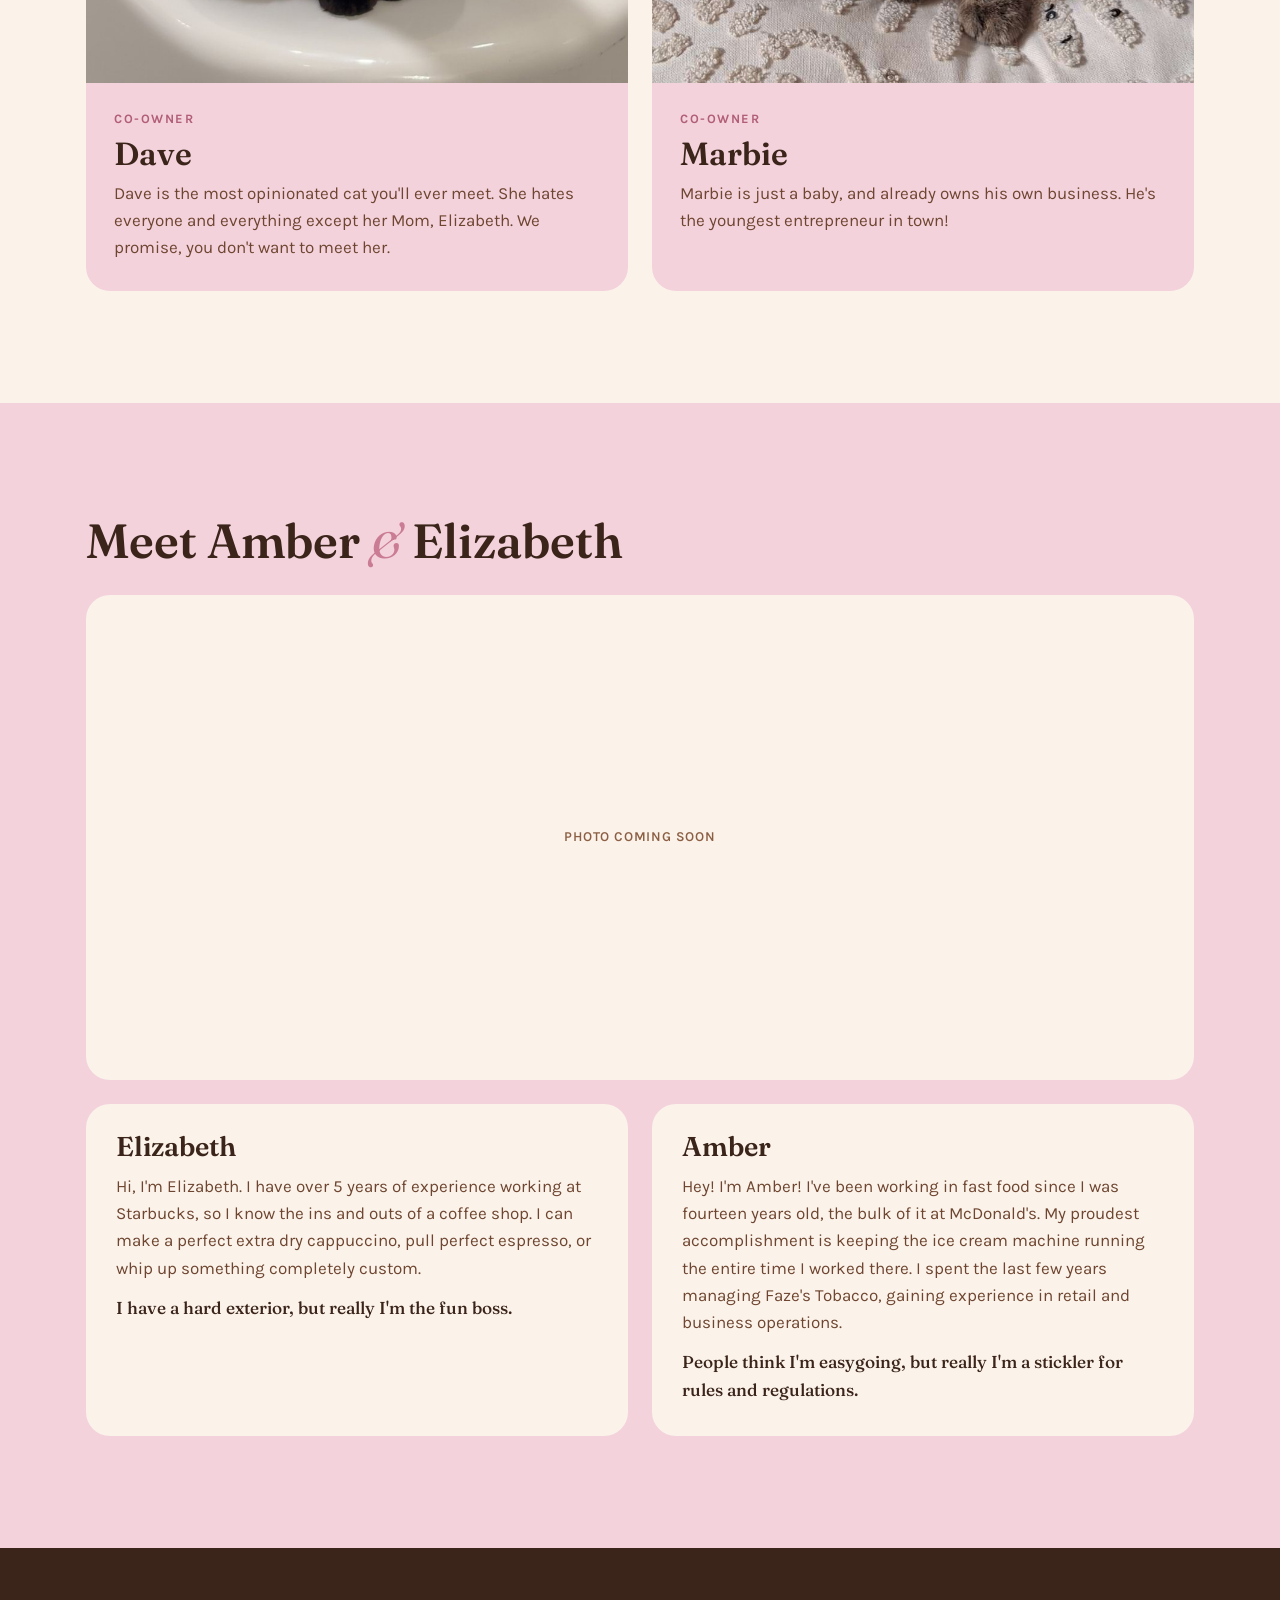
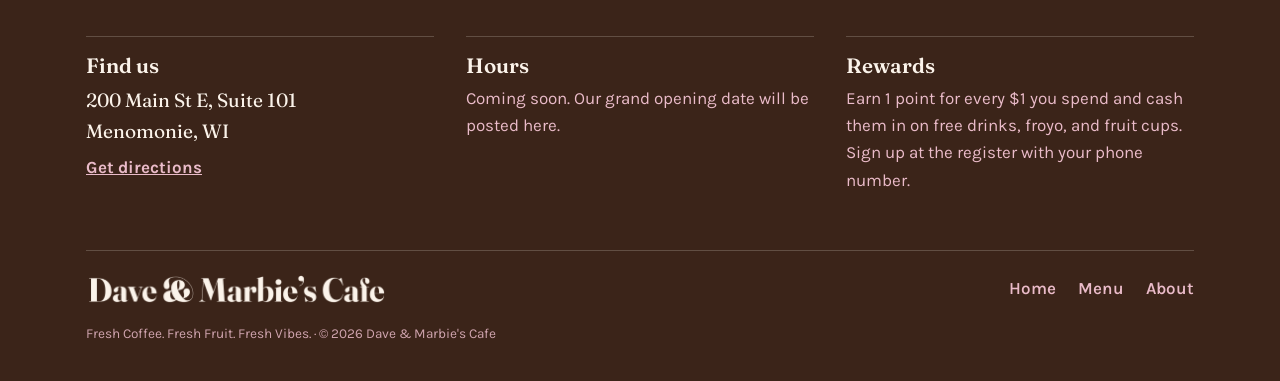
==== commit 4d0d5452: "Add files via upload" ====
--- a/about.html
+++ b/about.html
@@ -49,7 +49,7 @@
     <h2 class="block-title">Meet Dave <span class="amp">&amp;</span> Marbie, the <i>real</i> owners.</h2>
     <div class="duo">
       <article class="person">
-        <div class="photo"><span>Photo coming soon</span></div>
+        <div class="photo"><img src="dave.jpg" alt="Dave, a black cat with yellow eyes" width="900" height="1125" loading="lazy"></div>
         <div class="person-body">
           <span class="role">Co-Owner</span>
           <h3>Dave</h3>
@@ -57,7 +57,7 @@
         </div>
       </article>
       <article class="person">
-        <div class="photo"><span>Photo coming soon</span></div>
+        <div class="photo"><img src="marbie.jpg" alt="Marbie, a striped tabby kitten" width="900" height="1125" loading="lazy"></div>
         <div class="person-body">
           <span class="role">Co-Owner</span>
           <h3>Marbie</h3>
--- a/styles.css
+++ b/styles.css
@@ -172,8 +172,9 @@
 .duo{display:grid;grid-template-columns:repeat(2,1fr);gap:24px}
 @media (max-width:760px){.duo{grid-template-columns:1fr}}
 .person{background:var(--card);border-radius:24px;overflow:hidden;display:grid;grid-template-rows:auto 1fr;min-width:0}
-.photo{aspect-ratio:4/3;max-width:100%;background:var(--bg-deep);display:grid;place-items:center}
+.photo{aspect-ratio:4/5;overflow:hidden;max-width:100%;background:var(--bg-deep);display:grid;place-items:center}
 .photo span,.team-photo span{color:var(--muted);font-size:.85rem;font-weight:600;letter-spacing:.06em;text-transform:uppercase}
+.photo img{display:block;width:100%;height:100%;object-fit:cover}
 .person-body{padding:26px 28px 30px;display:grid;gap:8px;align-content:start}
 .person-body h3{font-size:2rem}
 .role{font-size:.8rem;font-weight:700;letter-spacing:.12em;text-transform:uppercase;color:var(--accent)}
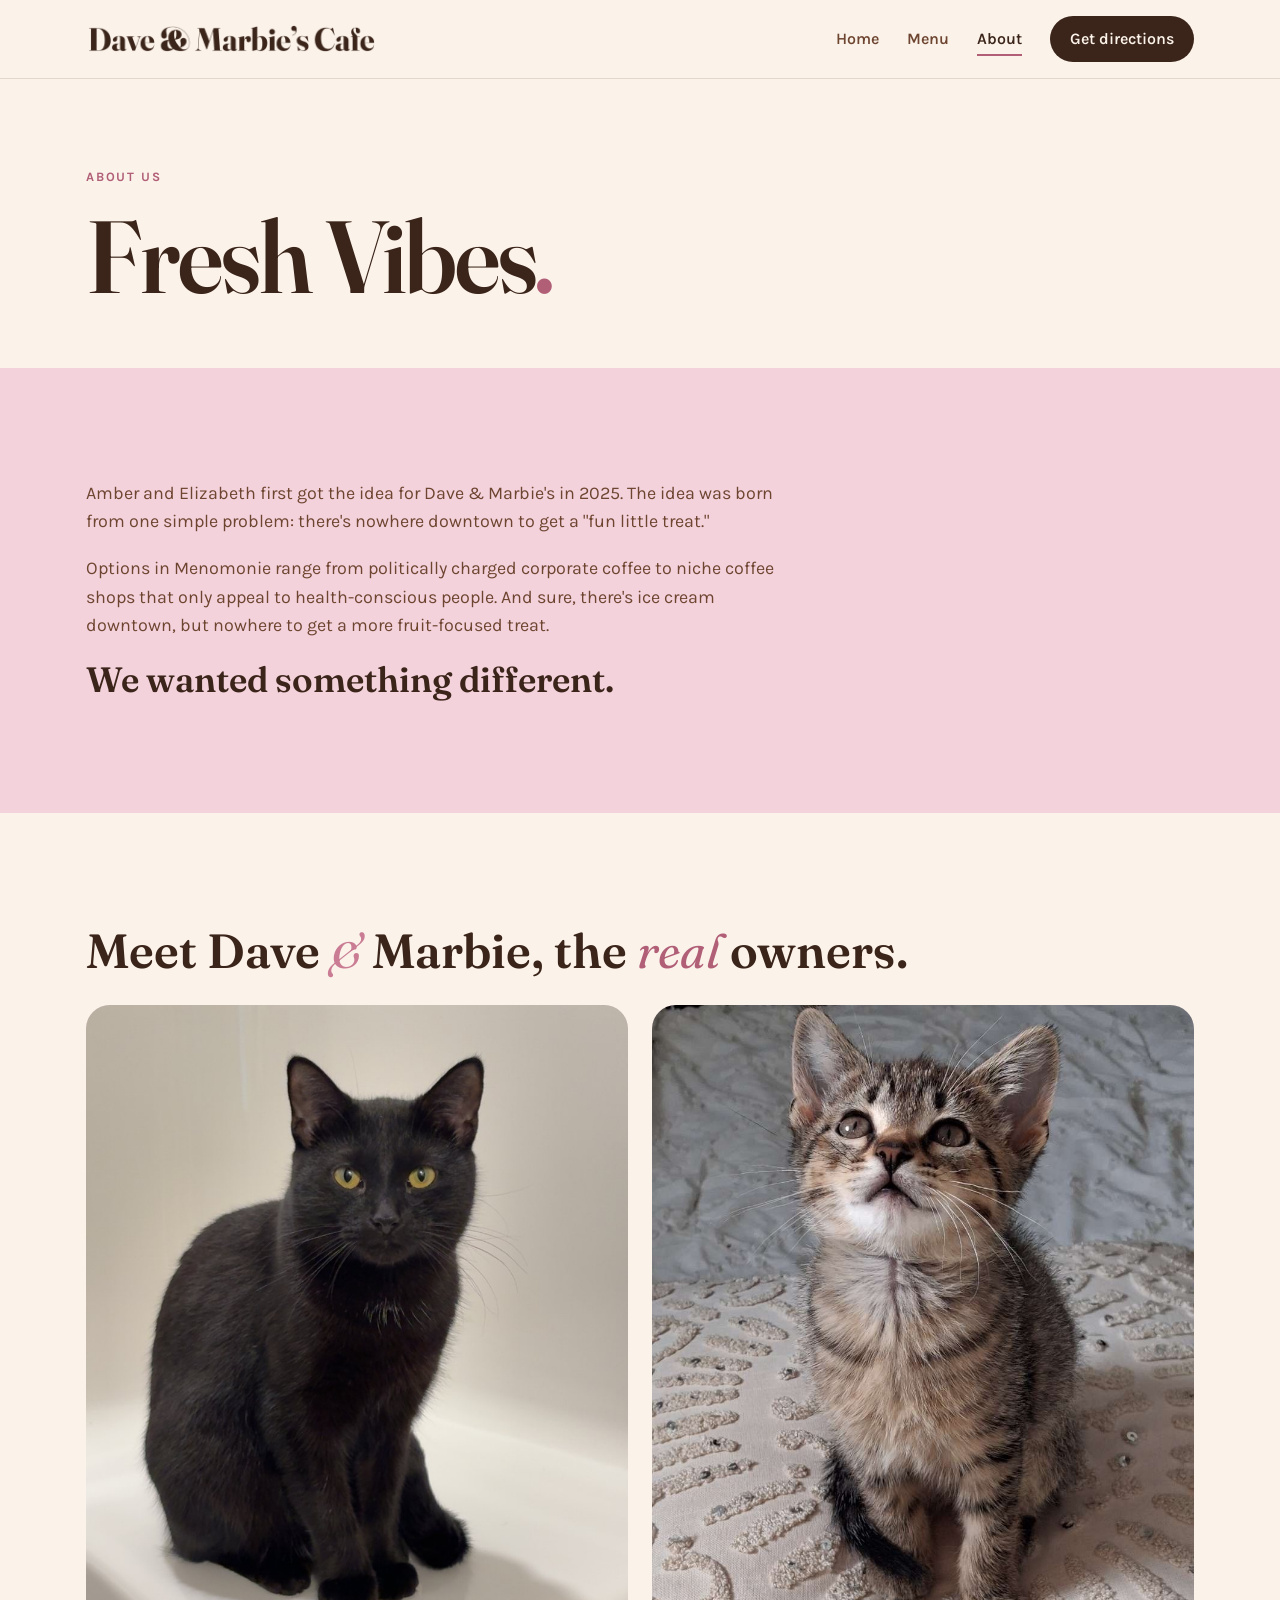
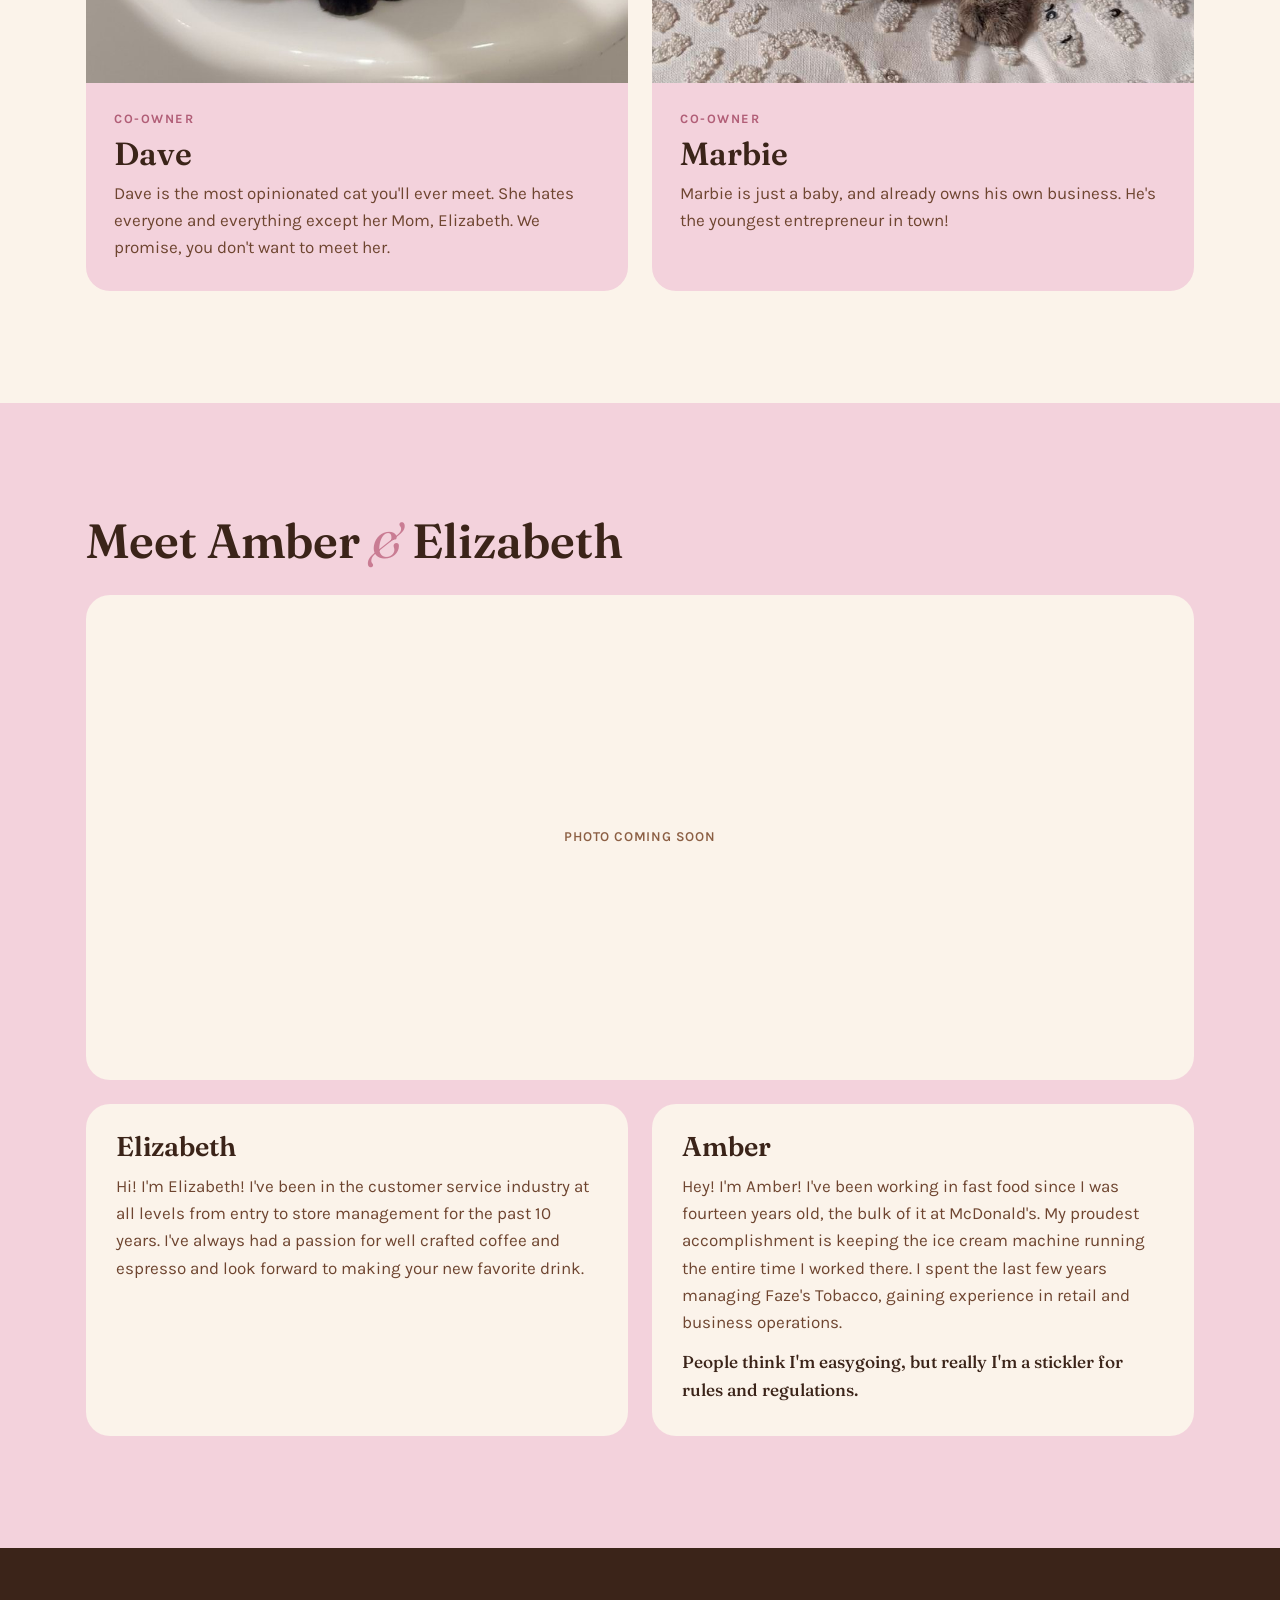
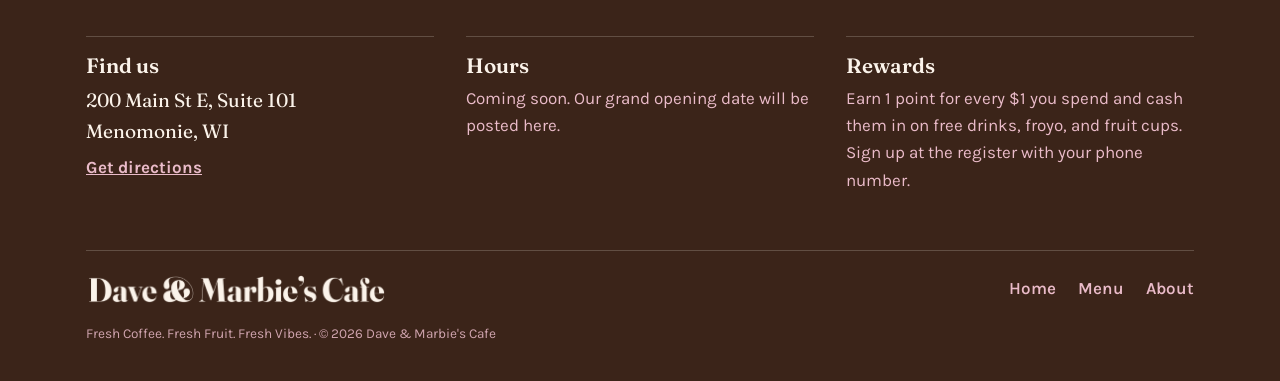
==== commit d3fb8a0e: "Add files via upload" ====
--- a/about.html
+++ b/about.html
@@ -75,8 +75,7 @@
     <div class="duo">
       <article class="bio">
         <h3>Elizabeth</h3>
-        <p>Hi, I'm Elizabeth. I have over 5 years of experience working at Starbucks, so I know the ins and outs of a coffee shop. I can make a perfect extra dry cappuccino, pull perfect espresso, or whip up something completely custom.</p>
-        <p class="twist">I have a hard exterior, but really I'm the fun boss.</p>
+        <p>Hi! I'm Elizabeth! I've been in the customer service industry at all levels from entry to store management for the past 10 years. I've always had a passion for well crafted coffee and espresso and look forward to making your new favorite drink.</p>
       </article>
       <article class="bio">
         <h3>Amber</h3>
